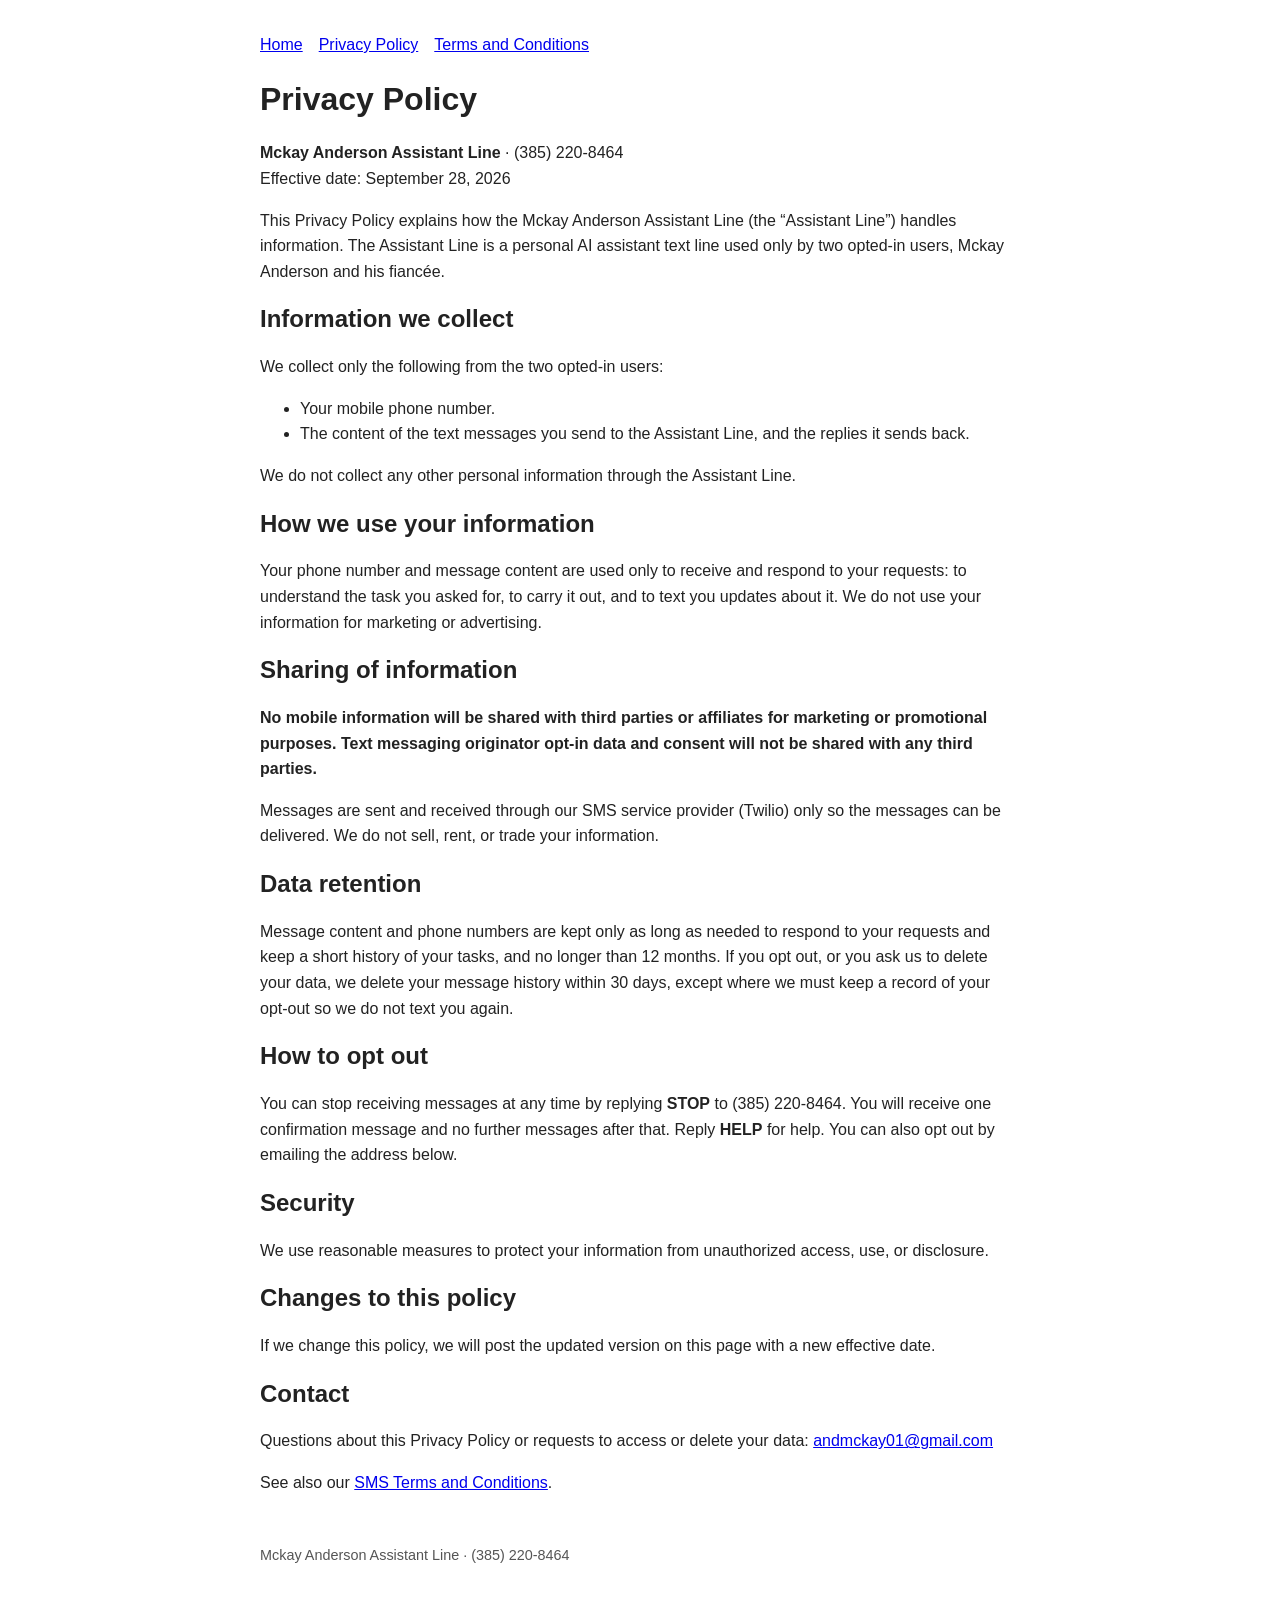
==== privacy.html @ 6c633932 "Add Mckay Anderson Assistant Line site: privacy policy and SMS terms" ====
<!DOCTYPE html>
<html lang="en">
<head><meta charset="utf-8"><meta name="viewport" content="width=device-width, initial-scale=1"><title>Privacy Policy - Mckay Anderson Assistant Line</title><link rel="stylesheet" href="style.css"></head>
<body>
<nav><a href="index.html">Home</a><a href="privacy.html">Privacy Policy</a><a href="terms.html">Terms and Conditions</a></nav>
<h1>Privacy Policy</h1>
<p><strong>Mckay Anderson Assistant Line</strong> &middot; (385) 220-8464<br>Effective date: September 28, 2026</p>

<p>This Privacy Policy explains how the Mckay Anderson Assistant Line (the &ldquo;Assistant Line&rdquo;) handles information. The Assistant Line is a personal AI assistant text line used only by two opted-in users, Mckay Anderson and his fianc&eacute;e.</p>

<h2>Information we collect</h2>
<p>We collect only the following from the two opted-in users:</p>
<ul>
<li>Your mobile phone number.</li>
<li>The content of the text messages you send to the Assistant Line, and the replies it sends back.</li>
</ul>
<p>We do not collect any other personal information through the Assistant Line.</p>

<h2>How we use your information</h2>
<p>Your phone number and message content are used only to receive and respond to your requests: to understand the task you asked for, to carry it out, and to text you updates about it. We do not use your information for marketing or advertising.</p>

<h2>Sharing of information</h2>
<p><strong>No mobile information will be shared with third parties or affiliates for marketing or promotional purposes. Text messaging originator opt-in data and consent will not be shared with any third parties.</strong></p>
<p>Messages are sent and received through our SMS service provider (Twilio) only so the messages can be delivered. We do not sell, rent, or trade your information.</p>

<h2>Data retention</h2>
<p>Message content and phone numbers are kept only as long as needed to respond to your requests and keep a short history of your tasks, and no longer than 12 months. If you opt out, or you ask us to delete your data, we delete your message history within 30 days, except where we must keep a record of your opt-out so we do not text you again.</p>

<h2>How to opt out</h2>
<p>You can stop receiving messages at any time by replying <strong>STOP</strong> to (385) 220-8464. You will receive one confirmation message and no further messages after that. Reply <strong>HELP</strong> for help. You can also opt out by emailing the address below.</p>

<h2>Security</h2>
<p>We use reasonable measures to protect your information from unauthorized access, use, or disclosure.</p>

<h2>Changes to this policy</h2>
<p>If we change this policy, we will post the updated version on this page with a new effective date.</p>

<h2>Contact</h2>
<p>Questions about this Privacy Policy or requests to access or delete your data: <a href="mailto:andmckay01@gmail.com">andmckay01@gmail.com</a></p>

<p>See also our <a href="terms.html">SMS Terms and Conditions</a>.</p>
<footer>Mckay Anderson Assistant Line &middot; (385) 220-8464</footer>
</body>
</html>
---- style.css ----
body{font-family:-apple-system,BlinkMacSystemFont,"Segoe UI",Roboto,Helvetica,Arial,sans-serif;max-width:760px;margin:2rem auto;padding:0 1rem;line-height:1.6;color:#222}
h1,h2{line-height:1.25}nav a{margin-right:1rem}footer{margin-top:3rem;font-size:.9rem;color:#555}
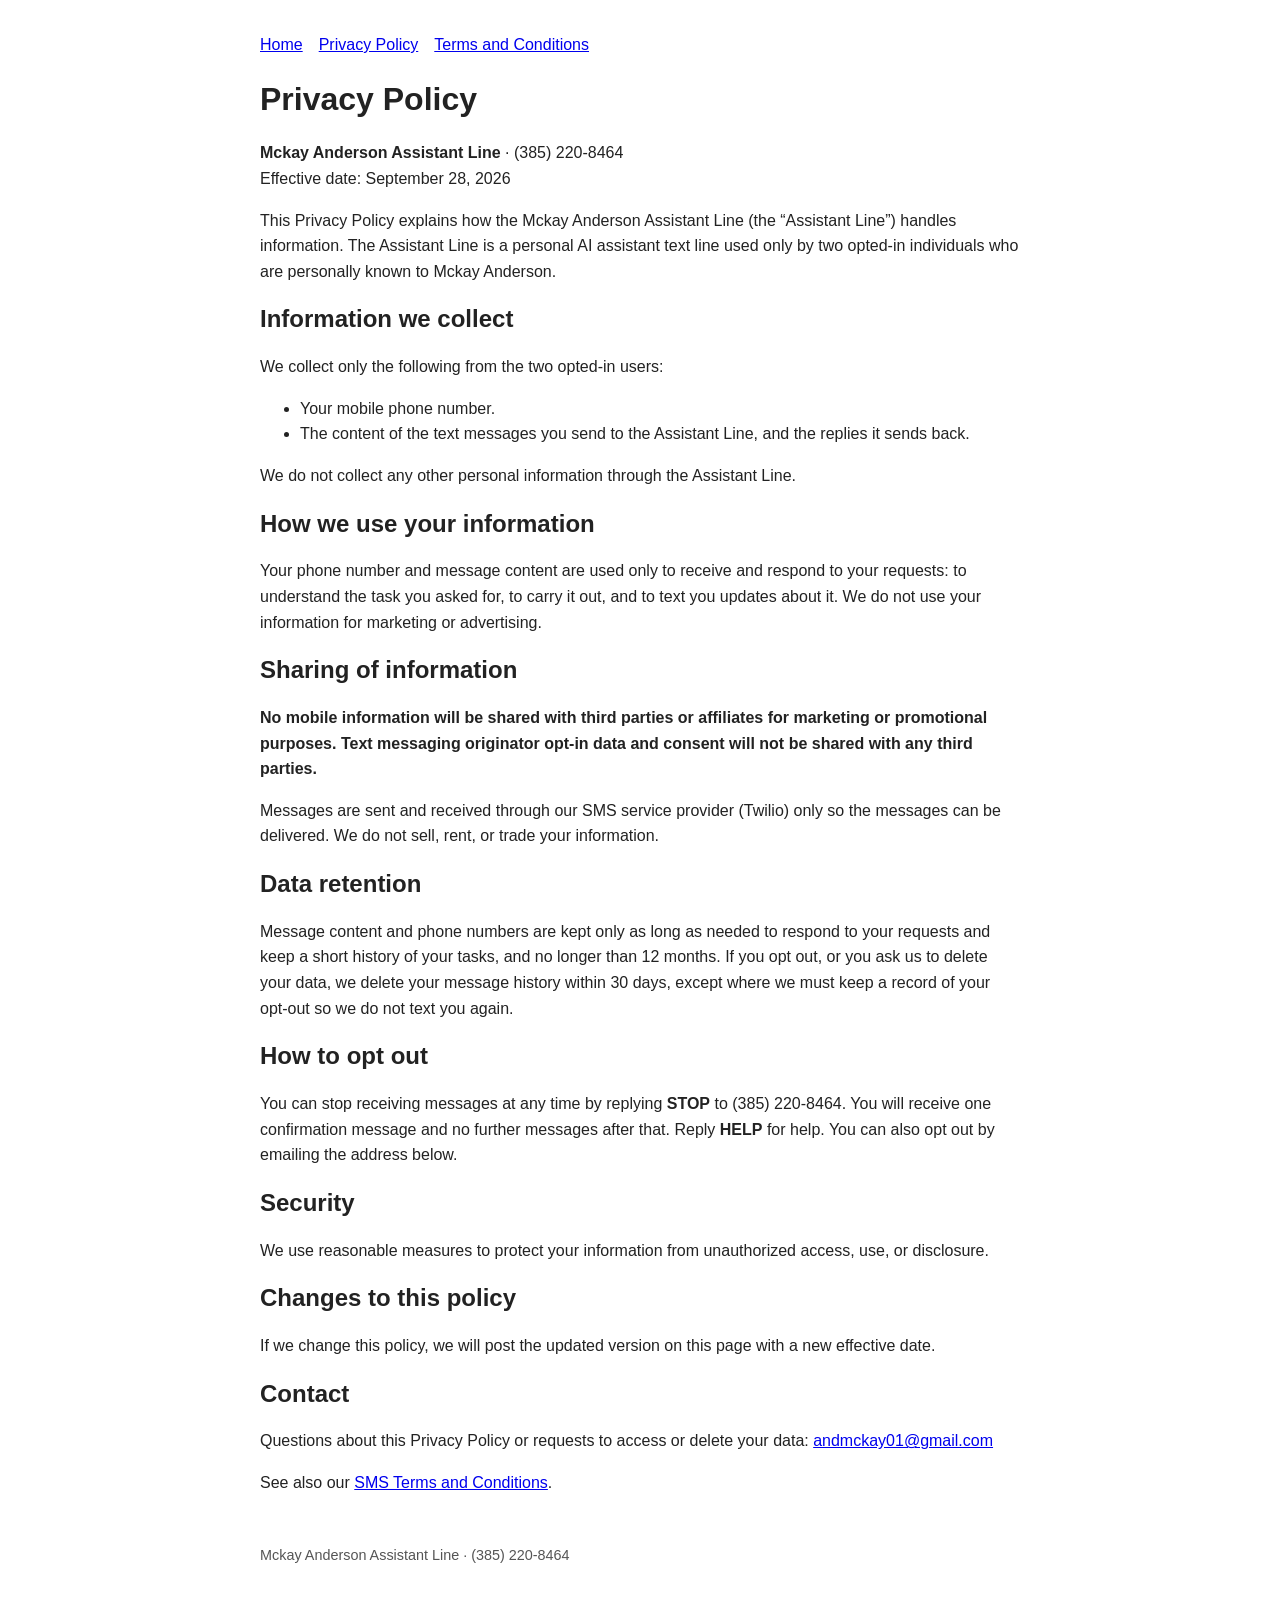
==== commit 5b13857e: "Reword opt-in and user descriptions to match 'How to opt in' section" ====
--- a/privacy.html
+++ b/privacy.html
@@ -6,7 +6,7 @@
 <h1>Privacy Policy</h1>
 <p><strong>Mckay Anderson Assistant Line</strong> &middot; (385) 220-8464<br>Effective date: September 28, 2026</p>
 
-<p>This Privacy Policy explains how the Mckay Anderson Assistant Line (the &ldquo;Assistant Line&rdquo;) handles information. The Assistant Line is a personal AI assistant text line used only by two opted-in users, Mckay Anderson and his fianc&eacute;e.</p>
+<p>This Privacy Policy explains how the Mckay Anderson Assistant Line (the &ldquo;Assistant Line&rdquo;) handles information. The Assistant Line is a personal AI assistant text line used only by two opted-in individuals who are personally known to Mckay Anderson.</p>
 
 <h2>Information we collect</h2>
 <p>We collect only the following from the two opted-in users:</p>
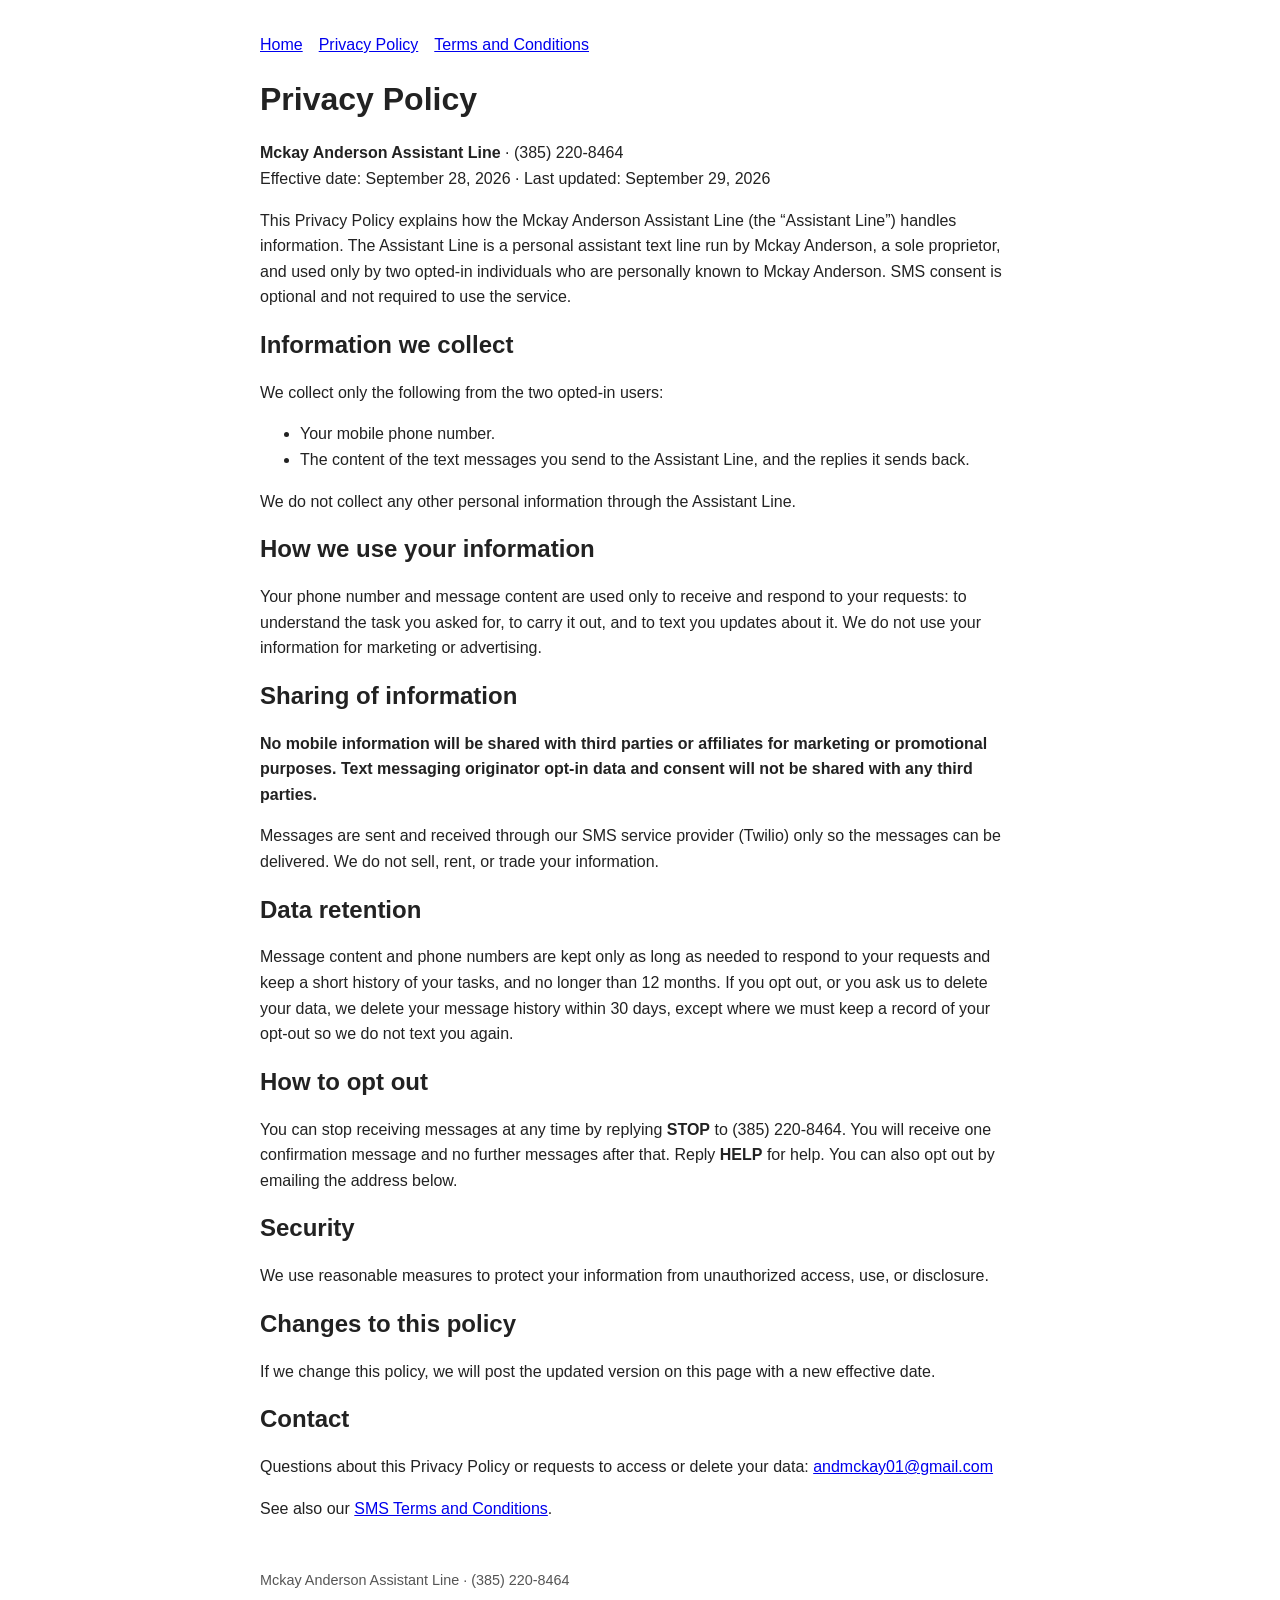
==== commit 780e41f6: "State that SMS consent is optional and not required to use the service" ====
--- a/privacy.html
+++ b/privacy.html
@@ -4,9 +4,9 @@
 <body>
 <nav><a href="index.html">Home</a><a href="privacy.html">Privacy Policy</a><a href="terms.html">Terms and Conditions</a></nav>
 <h1>Privacy Policy</h1>
-<p><strong>Mckay Anderson Assistant Line</strong> &middot; (385) 220-8464<br>Effective date: September 28, 2026</p>
+<p><strong>Mckay Anderson Assistant Line</strong> &middot; (385) 220-8464<br>Effective date: September 28, 2026 &middot; Last updated: September 29, 2026</p>
 
-<p>This Privacy Policy explains how the Mckay Anderson Assistant Line (the &ldquo;Assistant Line&rdquo;) handles information. The Assistant Line is a personal AI assistant text line used only by two opted-in individuals who are personally known to Mckay Anderson.</p>
+<p>This Privacy Policy explains how the Mckay Anderson Assistant Line (the &ldquo;Assistant Line&rdquo;) handles information. The Assistant Line is a personal assistant text line run by Mckay Anderson, a sole proprietor, and used only by two opted-in individuals who are personally known to Mckay Anderson. SMS consent is optional and not required to use the service.</p>
 
 <h2>Information we collect</h2>
 <p>We collect only the following from the two opted-in users:</p>
